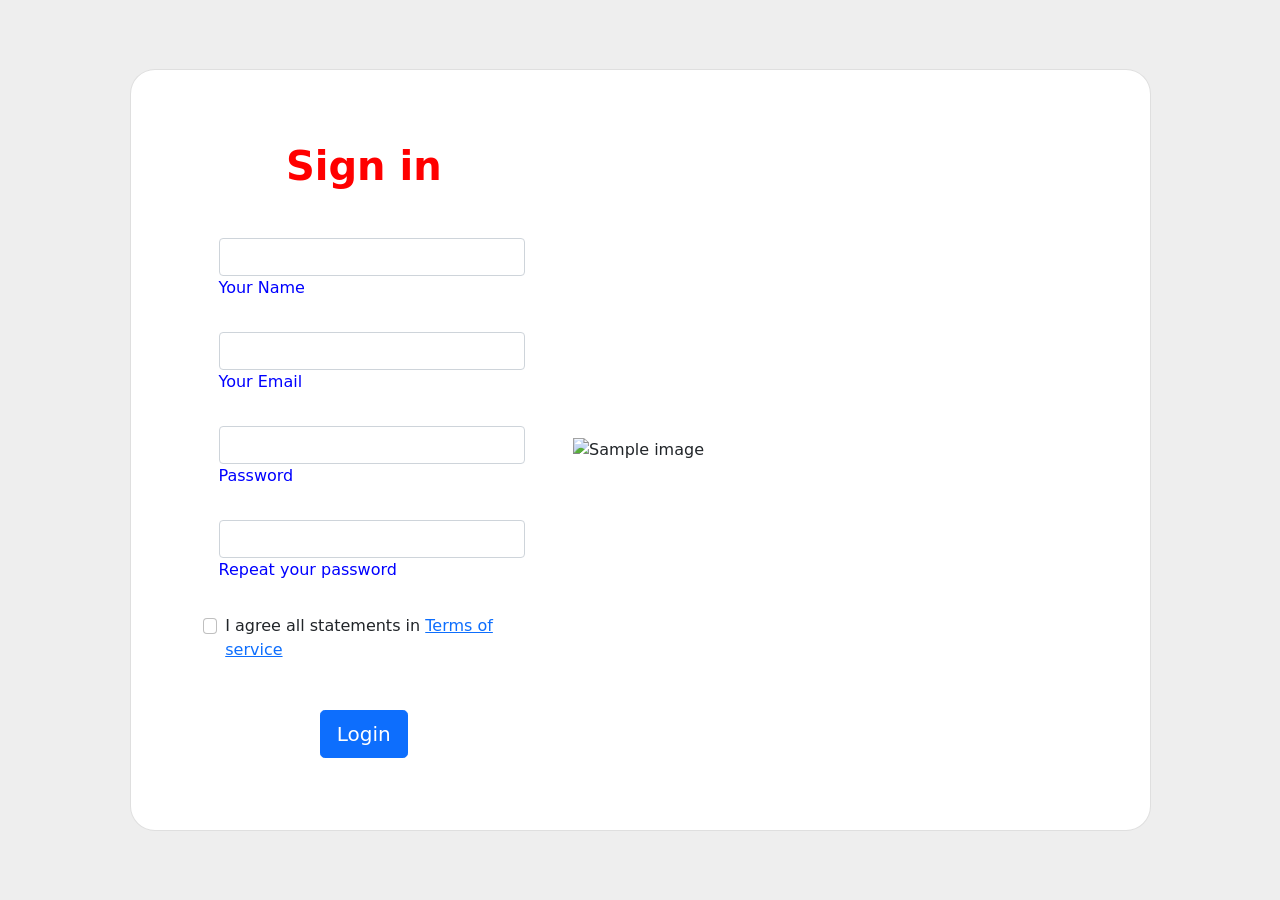
==== pages/sign-in/index.html @ 8e962733 "thêm bootstrap, sign-in" ====
<!DOCTYPE html>
<html lang="en">

<head>
    <meta charset="UTF-8">
    <meta name="viewport" content="width=device-width, initial-scale=1.0">
    <title>Trang chủ</title>
    <link rel="stylesheet" href="../../shared/bootstrap-5.0.2-dist/css/bootstrap.min.css">
    <link rel="stylesheet" href="./style.css">
</head>

<body>
    <section class="vh-100" style="background-color: #eee;">
        <div class="container h-100">
            <div class="row d-flex justify-content-center align-items-center h-100">
                <div class="col-lg-12 col-xl-11">
                    <div class="card text-black" style="border-radius: 25px;">
                        <div class="card-body p-md-5">
                            <div class="row justify-content-center">
                                <div class="col-md-10 col-lg-6 col-xl-5 order-2 order-lg-1">

                                    <p id ="sign-in-title" class="text-center h1 fw-bold mb-5 mx-1 mx-md-4 mt-4">Sign in</p>

                                    <form class="mx-1 mx-md-4">

                                        <div class="d-flex flex-row align-items-center mb-4">
                                            <i class="fas fa-user fa-lg me-3 fa-fw"></i>
                                            <div data-mdb-input-init class="form-outline flex-fill mb-0">
                                                <input type="text" id="form3Example1c" class="form-control" />
                                                <label id="your-name-title" class="form-label" for="form3Example1c">Your Name</label>
                                            </div>
                                        </div>

                                        <div class="d-flex flex-row align-items-center mb-4">
                                            <i class="fas fa-envelope fa-lg me-3 fa-fw"></i>
                                            <div data-mdb-input-init class="form-outline flex-fill mb-0">
                                                <input type="email" id="form3Example3c" class="form-control" />
                                                <label id="your-email-title" class="form-label" for="form3Example3c">Your Email</label>
                                            </div>
                                        </div>

                                        <div class="d-flex flex-row align-items-center mb-4">
                                            <i class="fas fa-lock fa-lg me-3 fa-fw"></i>
                                            <div data-mdb-input-init class="form-outline flex-fill mb-0">
                                                <input type="password" id="form3Example4c" class="form-control" />
                                                <label id="password-title" class="form-label" for="form3Example4c">Password</label>
                                            </div>
                                        </div>

                                        <div class="d-flex flex-row align-items-center mb-4">
                                            <i class="fas fa-key fa-lg me-3 fa-fw"></i>
                                            <div data-mdb-input-init class="form-outline flex-fill mb-0">
                                                <input type="password" id="form3Example4cd" class="form-control" />
                                                <label id="repeat-password-title" class="form-label" for="form3Example4cd">Repeat your
                                                    password</label>
                                            </div>
                                        </div>

                                        <div class="form-check d-flex justify-content-center mb-5">
                                            <input class="form-check-input me-2" type="checkbox" value=""
                                                id="form2Example3c" />
                                            <label class="form-check-label" for="form2Example3">
                                                I agree all statements in <a href="#!">Terms of service</a>
                                            </label>
                                        </div>

                                        <div class="d-flex justify-content-center mx-4 mb-3 mb-lg-4">
                                            <button  id="login-button" type="button" data-mdb-button-init data-mdb-ripple-init
                                                class="btn btn-primary btn-lg">Login</button>
                                        </div>

                                    </form>

                                </div>
                                <div class="col-md-10 col-lg-6 col-xl-7 d-flex align-items-center order-1 order-lg-2">
                                    <img src="https://mdbcdn.b-cdn.net/img/Photos/new-templates/bootstrap-registration/draw1.webp"
                                        class="img-fluid" alt="Sample image">
                                </div>
                            </div>
                        </div>
                    </div>
                </div>
            </div>
        </div>
    </section>

</body>
<script src="../../shared/bootstrap-5.0.2-dist/js/bootstrap.min.js"></script>
<script src="./script.js"></script>
</html>
---- pages/sign-in/style.css ----
#sign-in-title { 
    color:red;
}
#your-name-title{
    color:blue;
}
#your-email-title{
    color:blue;
}
#password-title{
    color:blue;
}
#repeat-password-title{
    color:blue;
}
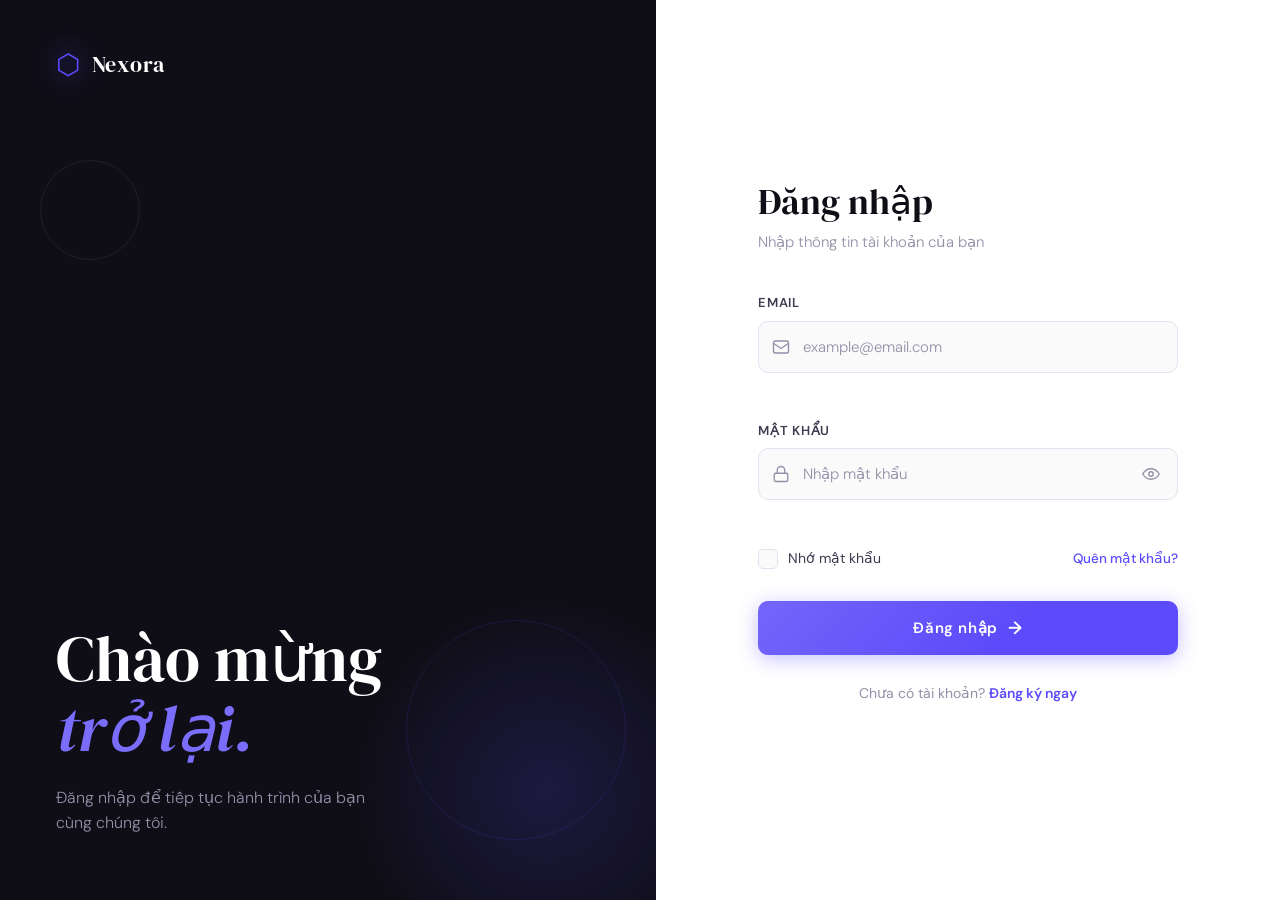
==== commit dcb3c9d8: "trang đăng nhập" ====
--- a/pages/sign-in/index.html
+++ b/pages/sign-in/index.html
@@ -1,90 +1,143 @@
 <!DOCTYPE html>
-<html lang="en">
-
+<html lang="vi">
 <head>
     <meta charset="UTF-8">
     <meta name="viewport" content="width=device-width, initial-scale=1.0">
-    <title>Trang chủ</title>
-    <link rel="stylesheet" href="../../shared/bootstrap-5.0.2-dist/css/bootstrap.min.css">
+    <title>Đăng nhập</title>
+    <link href="../../shared/bootstrap-5.0.2-dist/css/bootstrap.min.css" rel="stylesheet">
+    <link href="https://fonts.googleapis.com/css2?family=DM+Serif+Display:ital@0;1&family=DM+Sans:wght@300;400;500;600&display=swap" rel="stylesheet">
     <link rel="stylesheet" href="./style.css">
 </head>
+<body>
 
-<body>
-    <section class="vh-100" style="background-color: #eee;">
-        <div class="container h-100">
-            <div class="row d-flex justify-content-center align-items-center h-100">
-                <div class="col-lg-12 col-xl-11">
-                    <div class="card text-black" style="border-radius: 25px;">
-                        <div class="card-body p-md-5">
-                            <div class="row justify-content-center">
-                                <div class="col-md-10 col-lg-6 col-xl-5 order-2 order-lg-1">
+  <div class="login-wrapper">
 
-                                    <p id ="sign-in-title" class="text-center h1 fw-bold mb-5 mx-1 mx-md-4 mt-4">Sign in</p>
+    <!-- Left panel -->
+    <div class="login-panel left-panel">
+      <div class="brand-block">
+        <div class="brand-logo">⬡</div>
+        <span class="brand-name">Nexora</span>
+      </div>
+      <div class="hero-text">
+        <h1>Chào mừng<br><em>trở lại.</em></h1>
+        <p>Đăng nhập để tiếp tục hành trình của bạn cùng chúng tôi.</p>
+      </div>
+      <div class="decorative-circle c1"></div>
+      <div class="decorative-circle c2"></div>
+      <div class="decorative-circle c3"></div>
+    </div>
 
-                                    <form class="mx-1 mx-md-4">
+    <!-- Right panel - form -->
+    <div class="login-panel right-panel">
+      <div class="form-wrapper">
 
-                                        <div class="d-flex flex-row align-items-center mb-4">
-                                            <i class="fas fa-user fa-lg me-3 fa-fw"></i>
-                                            <div data-mdb-input-init class="form-outline flex-fill mb-0">
-                                                <input type="text" id="form3Example1c" class="form-control" />
-                                                <label id="your-name-title" class="form-label" for="form3Example1c">Your Name</label>
-                                            </div>
-                                        </div>
+        <div class="form-header">
+          <h2>Đăng nhập</h2>
+          <p>Nhập thông tin tài khoản của bạn</p>
+        </div>
 
-                                        <div class="d-flex flex-row align-items-center mb-4">
-                                            <i class="fas fa-envelope fa-lg me-3 fa-fw"></i>
-                                            <div data-mdb-input-init class="form-outline flex-fill mb-0">
-                                                <input type="email" id="form3Example3c" class="form-control" />
-                                                <label id="your-email-title" class="form-label" for="form3Example3c">Your Email</label>
-                                            </div>
-                                        </div>
+        <form id="loginForm" novalidate>
 
-                                        <div class="d-flex flex-row align-items-center mb-4">
-                                            <i class="fas fa-lock fa-lg me-3 fa-fw"></i>
-                                            <div data-mdb-input-init class="form-outline flex-fill mb-0">
-                                                <input type="password" id="form3Example4c" class="form-control" />
-                                                <label id="password-title" class="form-label" for="form3Example4c">Password</label>
-                                            </div>
-                                        </div>
+          <!-- Email -->
+          <div class="field-group" id="emailGroup">
+            <label for="email" class="field-label">Email</label>
+            <div class="input-shell">
+              <svg class="field-icon" viewBox="0 0 24 24" fill="none" stroke="currentColor" stroke-width="1.8">
+                <rect x="2" y="4" width="20" height="16" rx="2"/>
+                <path d="M2 7l10 7 10-7"/>
+              </svg>
+              <input
+                type="email"
+                id="email"
+                name="email"
+                class="field-input"
+                placeholder="example@email.com"
+                autocomplete="email"
+              />
+              <span class="valid-check">
+                <svg viewBox="0 0 24 24" fill="none" stroke="currentColor" stroke-width="2.5">
+                  <polyline points="20 6 9 17 4 12"/>
+                </svg>
+              </span>
+            </div>
+            <span class="field-error" id="emailError"></span>
+          </div>
 
-                                        <div class="d-flex flex-row align-items-center mb-4">
-                                            <i class="fas fa-key fa-lg me-3 fa-fw"></i>
-                                            <div data-mdb-input-init class="form-outline flex-fill mb-0">
-                                                <input type="password" id="form3Example4cd" class="form-control" />
-                                                <label id="repeat-password-title" class="form-label" for="form3Example4cd">Repeat your
-                                                    password</label>
-                                            </div>
-                                        </div>
+          <!-- Password -->
+          <div class="field-group" id="passwordGroup">
+            <label for="password" class="field-label">Mật khẩu</label>
+            <div class="input-shell">
+              <svg class="field-icon" viewBox="0 0 24 24" fill="none" stroke="currentColor" stroke-width="1.8">
+                <rect x="3" y="11" width="18" height="11" rx="2"/>
+                <path d="M7 11V7a5 5 0 0 1 10 0v4"/>
+              </svg>
+              <input
+                type="password"
+                id="password"
+                name="password"
+                class="field-input"
+                placeholder="Nhập mật khẩu"
+                autocomplete="current-password"
+              />
+              <button type="button" class="toggle-pw" id="togglePw" aria-label="Hiện/ẩn mật khẩu">
+                <svg id="eyeOpen" viewBox="0 0 24 24" fill="none" stroke="currentColor" stroke-width="1.8">
+                  <path d="M1 12s4-7 11-7 11 7 11 7-4 7-11 7-11-7-11-7z"/>
+                  <circle cx="12" cy="12" r="3"/>
+                </svg>
+                <svg id="eyeClose" viewBox="0 0 24 24" fill="none" stroke="currentColor" stroke-width="1.8" style="display:none">
+                  <path d="M17.94 17.94A10.94 10.94 0 0 1 12 20c-7 0-11-8-11-8a18.45 18.45 0 0 1 5.06-5.94"/>
+                  <path d="M9.9 4.24A9.12 9.12 0 0 1 12 4c7 0 11 8 11 8a18.5 18.5 0 0 1-2.16 3.19"/>
+                  <line x1="1" y1="1" x2="23" y2="23"/>
+                </svg>
+              </button>
+            </div>
+            <span class="field-error" id="passwordError"></span>
+          </div>
 
-                                        <div class="form-check d-flex justify-content-center mb-5">
-                                            <input class="form-check-input me-2" type="checkbox" value=""
-                                                id="form2Example3c" />
-                                            <label class="form-check-label" for="form2Example3">
-                                                I agree all statements in <a href="#!">Terms of service</a>
-                                            </label>
-                                        </div>
+          <!-- Remember me + Forgot -->
+          <div class="options-row">
+            <label class="remember-label">
+              <input type="checkbox" id="remember" name="remember" class="remember-check">
+              <span class="custom-check">
+                <svg viewBox="0 0 12 10" fill="none" stroke="currentColor" stroke-width="2">
+                  <polyline points="1 5 4.5 9 11 1"/>
+                </svg>
+              </span>
+              <span>Nhớ mật khẩu</span>
+            </label>
+            <a href="#" class="forgot-link">Quên mật khẩu?</a>
+          </div>
 
-                                        <div class="d-flex justify-content-center mx-4 mb-3 mb-lg-4">
-                                            <button  id="login-button" type="button" data-mdb-button-init data-mdb-ripple-init
-                                                class="btn btn-primary btn-lg">Login</button>
-                                        </div>
+          <!-- Submit -->
+          <button type="submit" class="submit-btn" id="loginBtn">
+            <span class="btn-text">Đăng nhập</span>
+            <span class="btn-arrow">→</span>
+            <span class="btn-loader" id="btnLoader" style="display:none">
+              <svg viewBox="0 0 24 24" fill="none" stroke="currentColor" stroke-width="2.5">
+                <path d="M12 2v4M12 18v4M4.93 4.93l2.83 2.83M16.24 16.24l2.83 2.83M2 12h4M18 12h4M4.93 19.07l2.83-2.83M16.24 7.76l2.83-2.83"/>
+              </svg>
+            </span>
+          </button>
 
-                                    </form>
+          <!-- Success message -->
+          <div class="success-toast" id="successToast" style="display:none">
+            <svg viewBox="0 0 24 24" fill="none" stroke="currentColor" stroke-width="2.5">
+              <circle cx="12" cy="12" r="10"/>
+              <polyline points="20 6 9 17 4 12"/>
+            </svg>
+            Đăng nhập thành công!
+          </div>
 
-                                </div>
-                                <div class="col-md-10 col-lg-6 col-xl-7 d-flex align-items-center order-1 order-lg-2">
-                                    <img src="https://mdbcdn.b-cdn.net/img/Photos/new-templates/bootstrap-registration/draw1.webp"
-                                        class="img-fluid" alt="Sample image">
-                                </div>
-                            </div>
-                        </div>
-                    </div>
-                </div>
-            </div>
-        </div>
-    </section>
+        </form>
 
+        <p class="register-link">Chưa có tài khoản? <a href="#">Đăng ký ngay</a></p>
+
+      </div>
+    </div>
+
+  </div>
+
+  <script src="../../shared/bootstrap-5.0.2-dist/js/bootstrap.min.js"></script>
+  <script src="./script.js"></script>
 </body>
-<script src="../../shared/bootstrap-5.0.2-dist/js/bootstrap.min.js"></script>
-<script src="./script.js"></script>
 </html>
--- a/pages/sign-in/style.css
+++ b/pages/sign-in/style.css
@@ -1,15 +1,466 @@
-#sign-in-title { 
-    color:red;
-}
-#your-name-title{
-    color:blue;
-}
-#your-email-title{
-    color:blue;
-}
-#password-title{
-    color:blue;
-}
-#repeat-password-title{
-    color:blue;
+/* =============================================
+   NEXORA LOGIN — style.css
+   Aesthetic: Refined Split-Screen / Luxury Minimal
+   ============================================= */
+
+*, *::before, *::after { box-sizing: border-box; margin: 0; padding: 0; }
+
+:root {
+  --ink:        #0f0e17;
+  --ink-light:  #3d3b4f;
+  --ink-faint:  #9390a8;
+  --surface:    #ffffff;
+  --accent:     #5c4bfa;
+  --accent-h:   #7b6dfc;
+  --accent-glow:rgba(92, 75, 250, 0.22);
+  --danger:     #e4364a;
+  --danger-bg:  #fff0f2;
+  --success:    #17b26a;
+  --success-bg: #f0fdf8;
+  --border:     #e4e2f0;
+  --radius-sm:  10px;
+  --radius-md:  16px;
+  --radius-lg:  28px;
+  --transition: 0.22s cubic-bezier(.4,0,.2,1);
+}
+
+html, body { height: 100%; }
+
+body {
+  font-family: 'DM Sans', sans-serif;
+  background: #f5f4fc;
+  color: var(--ink);
+  min-height: 100vh;
+}
+
+/* ─── Layout ─────────────────────────────── */
+.login-wrapper {
+  display: flex;
+  min-height: 100vh;
+}
+
+.login-panel { flex: 1; }
+
+/* ─── Left Panel ─────────────────────────── */
+.left-panel {
+  background: var(--ink);
+  position: relative;
+  overflow: hidden;
+  display: flex;
+  flex-direction: column;
+  justify-content: space-between;
+  padding: 48px 56px;
+  min-height: 100vh;
+}
+
+.brand-block {
+  display: flex;
+  align-items: center;
+  gap: 12px;
+  z-index: 1;
+  position: relative;
+}
+
+.brand-logo {
+  font-size: 28px;
+  color: var(--accent);
+  line-height: 1;
+  filter: drop-shadow(0 0 12px var(--accent));
+}
+
+.brand-name {
+  font-family: 'DM Serif Display', serif;
+  font-size: 22px;
+  color: #fff;
+  letter-spacing: 0.02em;
+}
+
+.hero-text {
+  z-index: 1;
+  position: relative;
+}
+
+.hero-text h1 {
+  font-family: 'DM Serif Display', serif;
+  font-size: clamp(40px, 5vw, 64px);
+  color: #fff;
+  line-height: 1.1;
+  margin-bottom: 20px;
+}
+
+.hero-text h1 em {
+  font-style: italic;
+  color: var(--accent-h);
+}
+
+.hero-text p {
+  color: #9390a8;
+  font-size: 16px;
+  line-height: 1.6;
+  max-width: 320px;
+  font-weight: 300;
+}
+
+/* Decorative circles */
+.decorative-circle {
+  position: absolute;
+  border-radius: 50%;
+  pointer-events: none;
+}
+
+.c1 {
+  width: 380px; height: 380px;
+  background: radial-gradient(circle, rgba(92,75,250,0.18) 0%, transparent 70%);
+  bottom: -80px; right: -80px;
+}
+.c2 {
+  width: 220px; height: 220px;
+  border: 1px solid rgba(92,75,250,0.15);
+  bottom: 60px; right: 30px;
+}
+.c3 {
+  width: 100px; height: 100px;
+  border: 1px solid rgba(255,255,255,0.07);
+  top: 160px; left: 40px;
+}
+
+/* ─── Right Panel ────────────────────────── */
+.right-panel {
+  background: var(--surface);
+  display: flex;
+  align-items: center;
+  justify-content: center;
+  padding: 48px 40px;
+}
+
+.form-wrapper {
+  width: 100%;
+  max-width: 420px;
+}
+
+.form-header {
+  margin-bottom: 40px;
+}
+
+.form-header h2 {
+  font-family: 'DM Serif Display', serif;
+  font-size: 36px;
+  color: var(--ink);
+  margin-bottom: 8px;
+}
+
+.form-header p {
+  color: var(--ink-faint);
+  font-size: 15px;
+  font-weight: 300;
+}
+
+/* ─── Field Group ────────────────────────── */
+.field-group {
+  margin-bottom: 24px;
+  position: relative;
+}
+
+.field-label {
+  display: block;
+  font-size: 13px;
+  font-weight: 600;
+  color: var(--ink-light);
+  letter-spacing: 0.06em;
+  text-transform: uppercase;
+  margin-bottom: 8px;
+}
+
+.input-shell {
+  position: relative;
+  display: flex;
+  align-items: center;
+}
+
+.field-icon {
+  position: absolute;
+  left: 14px;
+  width: 18px;
+  height: 18px;
+  color: var(--ink-faint);
+  pointer-events: none;
+  transition: color var(--transition);
+  z-index: 1;
+}
+
+.field-input {
+  width: 100%;
+  height: 52px;
+  background: #fafafa;
+  border: 1.5px solid var(--border);
+  border-radius: var(--radius-sm);
+  padding: 0 48px 0 44px;
+  font-family: 'DM Sans', sans-serif;
+  font-size: 15px;
+  color: var(--ink);
+  outline: none;
+  transition:
+    border-color var(--transition),
+    background var(--transition),
+    box-shadow var(--transition);
+}
+
+.field-input::placeholder { color: var(--ink-faint); font-weight: 300; }
+
+.field-input:focus {
+  border-color: var(--accent);
+  background: #fff;
+  box-shadow: 0 0 0 4px var(--accent-glow);
+}
+
+.field-input:focus ~ .field-icon,
+.input-shell:focus-within .field-icon {
+  color: var(--accent);
+}
+
+/* Valid state */
+.field-group.is-valid .field-input {
+  border-color: var(--success);
+  background: #fff;
+}
+.field-group.is-valid .valid-check { opacity: 1; transform: scale(1); }
+
+/* Error state */
+.field-group.is-invalid .field-input {
+  border-color: var(--danger);
+  background: var(--danger-bg);
+  box-shadow: 0 0 0 4px rgba(228,54,74,0.12);
+}
+.field-group.is-invalid .field-label { color: var(--danger); }
+
+.field-error {
+  display: block;
+  margin-top: 6px;
+  font-size: 12.5px;
+  color: var(--danger);
+  font-weight: 500;
+  min-height: 18px;
+  animation: errSlide 0.2s ease;
+}
+
+@keyframes errSlide {
+  from { opacity: 0; transform: translateY(-4px); }
+  to   { opacity: 1; transform: translateY(0); }
+}
+
+/* Valid checkmark */
+.valid-check {
+  position: absolute;
+  right: 14px;
+  width: 18px;
+  height: 18px;
+  color: var(--success);
+  opacity: 0;
+  transform: scale(0.6);
+  transition: opacity var(--transition), transform var(--transition);
+  pointer-events: none;
+}
+.valid-check svg { width: 100%; height: 100%; }
+
+/* Toggle password button */
+.toggle-pw {
+  position: absolute;
+  right: 14px;
+  background: none;
+  border: none;
+  cursor: pointer;
+  padding: 4px;
+  color: var(--ink-faint);
+  display: flex;
+  align-items: center;
+  justify-content: center;
+  transition: color var(--transition);
+  z-index: 2;
+}
+.toggle-pw:hover { color: var(--accent); }
+.toggle-pw svg { width: 18px; height: 18px; }
+
+/* ─── Options Row ────────────────────────── */
+.options-row {
+  display: flex;
+  align-items: center;
+  justify-content: space-between;
+  margin-bottom: 32px;
+}
+
+.remember-label {
+  display: flex;
+  align-items: center;
+  gap: 10px;
+  cursor: pointer;
+  font-size: 14px;
+  color: var(--ink-light);
+  user-select: none;
+}
+
+.remember-check {
+  display: none;
+}
+
+.custom-check {
+  width: 20px;
+  height: 20px;
+  border: 1.5px solid var(--border);
+  border-radius: 5px;
+  background: #fafafa;
+  display: flex;
+  align-items: center;
+  justify-content: center;
+  transition:
+    border-color var(--transition),
+    background var(--transition),
+    box-shadow var(--transition);
+  flex-shrink: 0;
+}
+
+.custom-check svg {
+  width: 12px;
+  height: 10px;
+  color: #fff;
+  opacity: 0;
+  transform: scale(0.5);
+  transition: opacity var(--transition), transform var(--transition);
+}
+
+.remember-check:checked + .custom-check {
+  background: var(--accent);
+  border-color: var(--accent);
+  box-shadow: 0 0 0 3px var(--accent-glow);
+}
+
+.remember-check:checked + .custom-check svg {
+  opacity: 1;
+  transform: scale(1);
+}
+
+.forgot-link {
+  font-size: 13.5px;
+  color: var(--accent);
+  text-decoration: none;
+  font-weight: 500;
+  transition: color var(--transition);
+}
+.forgot-link:hover { color: var(--accent-h); }
+
+/* ─── Submit Button ──────────────────────── */
+.submit-btn {
+  width: 100%;
+  height: 54px;
+  background: var(--accent);
+  border: none;
+  border-radius: var(--radius-sm);
+  color: #fff;
+  font-family: 'DM Sans', sans-serif;
+  font-size: 15px;
+  font-weight: 600;
+  letter-spacing: 0.04em;
+  cursor: pointer;
+  display: flex;
+  align-items: center;
+  justify-content: center;
+  gap: 10px;
+  position: relative;
+  overflow: hidden;
+  transition:
+    background var(--transition),
+    transform var(--transition),
+    box-shadow var(--transition);
+  box-shadow: 0 4px 20px rgba(92,75,250,0.35);
+}
+
+.submit-btn::before {
+  content: '';
+  position: absolute;
+  inset: 0;
+  background: linear-gradient(135deg, rgba(255,255,255,0.15) 0%, transparent 60%);
+  pointer-events: none;
+}
+
+.submit-btn:hover {
+  background: var(--accent-h);
+  transform: translateY(-2px);
+  box-shadow: 0 8px 28px rgba(92,75,250,0.4);
+}
+
+.submit-btn:active {
+  transform: translateY(0);
+  box-shadow: 0 2px 10px rgba(92,75,250,0.3);
+}
+
+.btn-arrow {
+  font-size: 18px;
+  transition: transform var(--transition);
+}
+.submit-btn:hover .btn-arrow { transform: translateX(4px); }
+
+/* Loader spinner */
+.btn-loader svg {
+  width: 20px; height: 20px;
+  animation: spin 0.8s linear infinite;
+}
+@keyframes spin { to { transform: rotate(360deg); } }
+
+/* ─── Success Toast ──────────────────────── */
+.success-toast {
+  margin-top: 16px;
+  background: var(--success-bg);
+  border: 1.5px solid var(--success);
+  border-radius: var(--radius-sm);
+  padding: 12px 16px;
+  display: flex;
+  align-items: center;
+  gap: 10px;
+  color: var(--success);
+  font-size: 14px;
+  font-weight: 500;
+  animation: toastIn 0.3s ease;
+}
+
+.success-toast svg {
+  width: 20px; height: 20px;
+  flex-shrink: 0;
+}
+
+@keyframes toastIn {
+  from { opacity: 0; transform: translateY(6px); }
+  to   { opacity: 1; transform: translateY(0); }
+}
+
+/* ─── Register Link ──────────────────────── */
+.register-link {
+  margin-top: 28px;
+  text-align: center;
+  font-size: 14px;
+  color: var(--ink-faint);
+}
+.register-link a {
+  color: var(--accent);
+  text-decoration: none;
+  font-weight: 600;
+  transition: color var(--transition);
+}
+.register-link a:hover { color: var(--accent-h); }
+
+/* ─── Responsive ─────────────────────────── */
+@media (max-width: 768px) {
+  .login-wrapper { flex-direction: column; }
+
+  .left-panel {
+    min-height: 220px;
+    padding: 32px 28px;
+    justify-content: flex-start;
+    gap: 20px;
+  }
+
+  .hero-text h1 { font-size: 34px; }
+  .hero-text p  { font-size: 14px; }
+
+  .right-panel { padding: 36px 24px; }
+
+  .form-wrapper { max-width: 100%; }
 }
